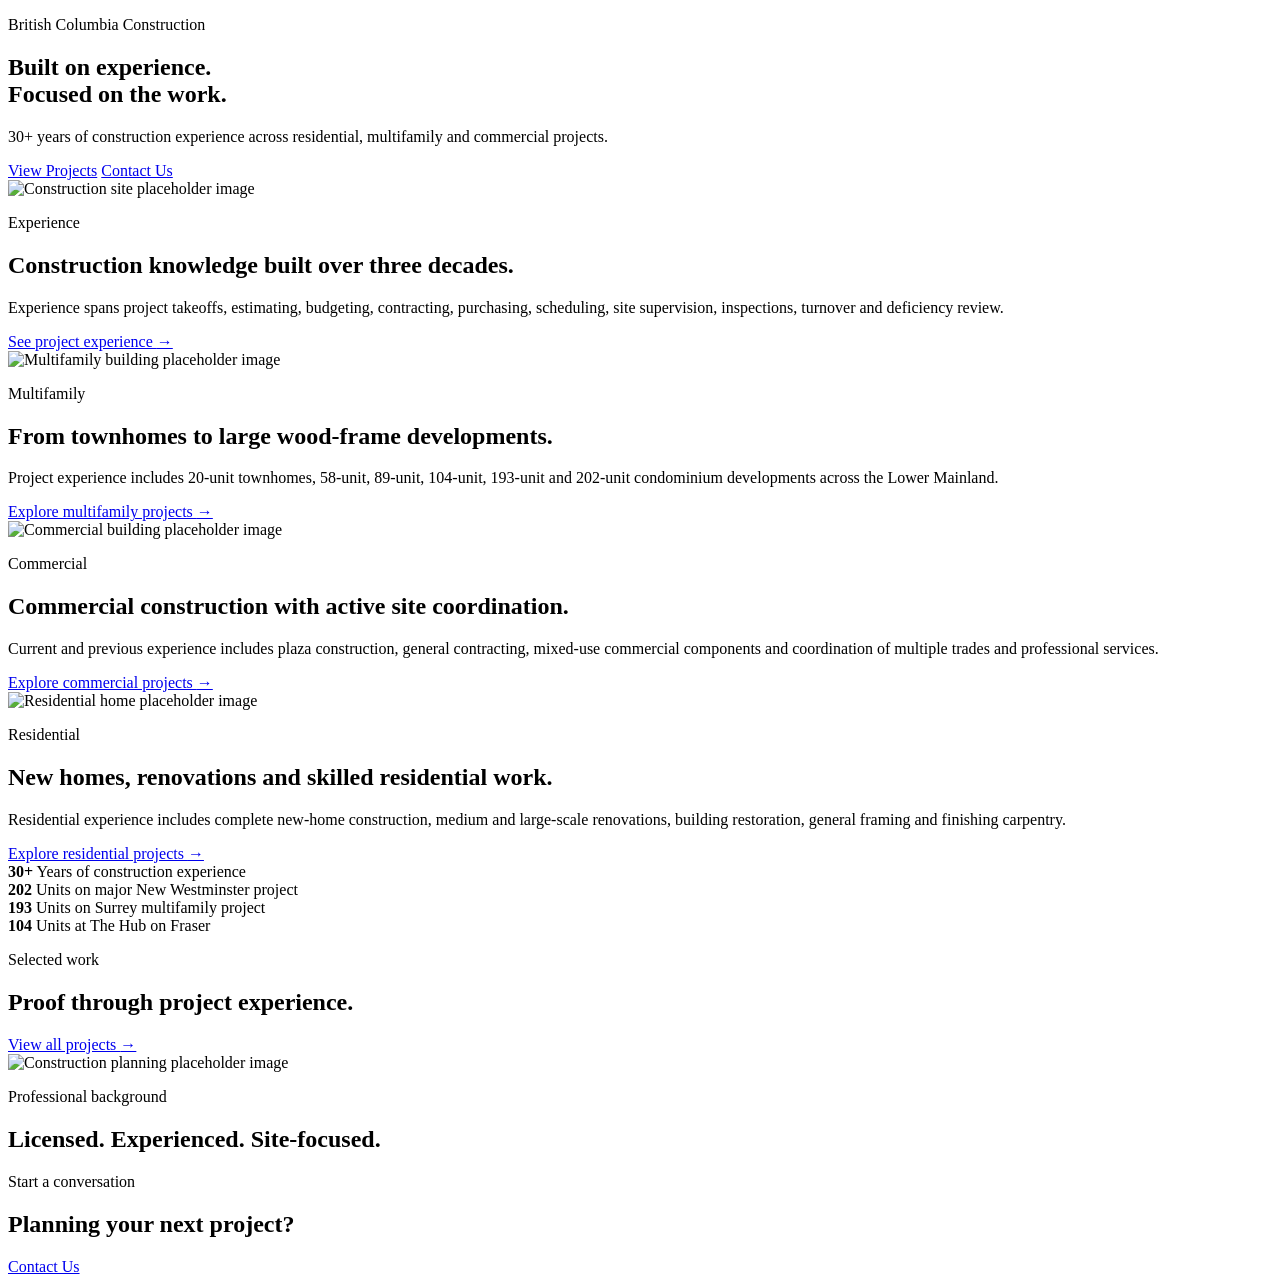
==== index.html @ fbedae9f "Add files via upload" ====
<!DOCTYPE html>
<html lang="en">
<head>
  <meta charset="UTF-8" />
  <meta name="viewport" content="width=device-width, initial-scale=1.0" />
  <meta name="description" content="Master Craftsman Construction Ltd. — residential, multifamily and commercial construction experience in British Columbia." />
  <title>Master Craftsman Construction Ltd.</title>
  <link rel="preconnect" href="https://fonts.googleapis.com">
  <link rel="preconnect" href="https://fonts.gstatic.com" crossorigin>
  <link href="https://fonts.googleapis.com/css2?family=Inter:wght@400;500;600&family=Montserrat:wght@600;700;800&display=swap" rel="stylesheet">
  <link rel="stylesheet" href="assets/css/styles.css" />
</head>
<body data-page="home">
  <div id="site-header"></div>

  <main>
    <section class="hero hero--editorial">
      <div class="hero__image" aria-hidden="true"></div>
      <div class="hero__shade"></div>
      <div class="container hero__content reveal">
        <p class="eyebrow eyebrow--light">British Columbia Construction</p>
        <h1>Built on experience.<br>Focused on the work.</h1>
        <p>
          30+ years of construction experience across residential, multifamily and commercial projects.
        </p>
        <div class="hero__actions">
          <a class="btn btn--white" href="projects.html">View Projects</a>
          <a class="btn btn--outline-light" href="contact.html">Contact Us</a>
        </div>
      </div>
    </section>

    <section class="section visual-story">
      <div class="container">
        <article class="story-row">
          <div class="story-row__image reveal">
            <img src="https://images.unsplash.com/photo-1503387762-592deb58ef4e?auto=format&fit=crop&w=1400&q=88" alt="Construction site placeholder image">
          </div>
          <div class="story-row__content reveal">
            <p class="eyebrow">Experience</p>
            <h2>Construction knowledge built over three decades.</h2>
            <p>
              Experience spans project takeoffs, estimating, budgeting, contracting, purchasing,
              scheduling, site supervision, inspections, turnover and deficiency review.
            </p>
            <a class="text-link" href="projects.html">See project experience <span>→</span></a>
          </div>
        </article>

        <article class="story-row story-row--reverse">
          <div class="story-row__image reveal">
            <img src="https://images.unsplash.com/photo-1487958449943-2429e8be8625?auto=format&fit=crop&w=1400&q=88" alt="Multifamily building placeholder image">
          </div>
          <div class="story-row__content reveal">
            <p class="eyebrow">Multifamily</p>
            <h2>From townhomes to large wood-frame developments.</h2>
            <p>
              Project experience includes 20-unit townhomes, 58-unit, 89-unit, 104-unit, 193-unit
              and 202-unit condominium developments across the Lower Mainland.
            </p>
            <a class="text-link" href="projects.html#multifamily">Explore multifamily projects <span>→</span></a>
          </div>
        </article>

        <article class="story-row">
          <div class="story-row__image reveal">
            <img src="https://images.unsplash.com/photo-1486406146926-c627a92ad1ab?auto=format&fit=crop&w=1400&q=88" alt="Commercial building placeholder image">
          </div>
          <div class="story-row__content reveal">
            <p class="eyebrow">Commercial</p>
            <h2>Commercial construction with active site coordination.</h2>
            <p>
              Current and previous experience includes plaza construction, general contracting,
              mixed-use commercial components and coordination of multiple trades and professional services.
            </p>
            <a class="text-link" href="projects.html#commercial">Explore commercial projects <span>→</span></a>
          </div>
        </article>

        <article class="story-row story-row--reverse">
          <div class="story-row__image reveal">
            <img src="https://images.unsplash.com/photo-1600585154340-be6161a56a0c?auto=format&fit=crop&w=1400&q=88" alt="Residential home placeholder image">
          </div>
          <div class="story-row__content reveal">
            <p class="eyebrow">Residential</p>
            <h2>New homes, renovations and skilled residential work.</h2>
            <p>
              Residential experience includes complete new-home construction, medium and large-scale
              renovations, building restoration, general framing and finishing carpentry.
            </p>
            <a class="text-link" href="projects.html#residential">Explore residential projects <span>→</span></a>
          </div>
        </article>
      </div>
    </section>

    <section class="proof-strip">
      <div class="container proof-strip__grid">
        <div class="proof-item reveal">
          <strong>30+</strong>
          <span>Years of construction experience</span>
        </div>
        <div class="proof-item reveal">
          <strong>202</strong>
          <span>Units on major New Westminster project</span>
        </div>
        <div class="proof-item reveal">
          <strong>193</strong>
          <span>Units on Surrey multifamily project</span>
        </div>
        <div class="proof-item reveal">
          <strong>104</strong>
          <span>Units at The Hub on Fraser</span>
        </div>
      </div>
    </section>

    <section class="section featured-block">
      <div class="container">
        <div class="section-heading section-heading--row reveal">
          <div>
            <p class="eyebrow">Selected work</p>
            <h2>Proof through project experience.</h2>
          </div>
          <a class="text-link" href="projects.html">View all projects <span>→</span></a>
        </div>
        <div id="home-featured" class="project-grid"></div>
      </div>
    </section>

    <section class="section qualification-section">
      <div class="container qualification-layout">
        <div class="qualification-layout__image reveal">
          <img src="https://images.unsplash.com/photo-1541976590-713941681591?auto=format&fit=crop&w=1200&q=88" alt="Construction planning placeholder image">
        </div>
        <div class="qualification-layout__content reveal">
          <p class="eyebrow">Professional background</p>
          <h2>Licensed. Experienced. Site-focused.</h2>
          <div id="qualification-list" class="simple-list"></div>
        </div>
      </div>
    </section>

    <section class="cta-band">
      <div class="container cta-band__inner reveal">
        <div>
          <p class="eyebrow eyebrow--light">Start a conversation</p>
          <h2>Planning your next project?</h2>
        </div>
        <a class="btn btn--white" href="contact.html">Contact Us</a>
      </div>
    </section>
  </main>

  <div id="site-footer"></div>
  <script src="assets/js/main.js"></script>
</body>
</html>
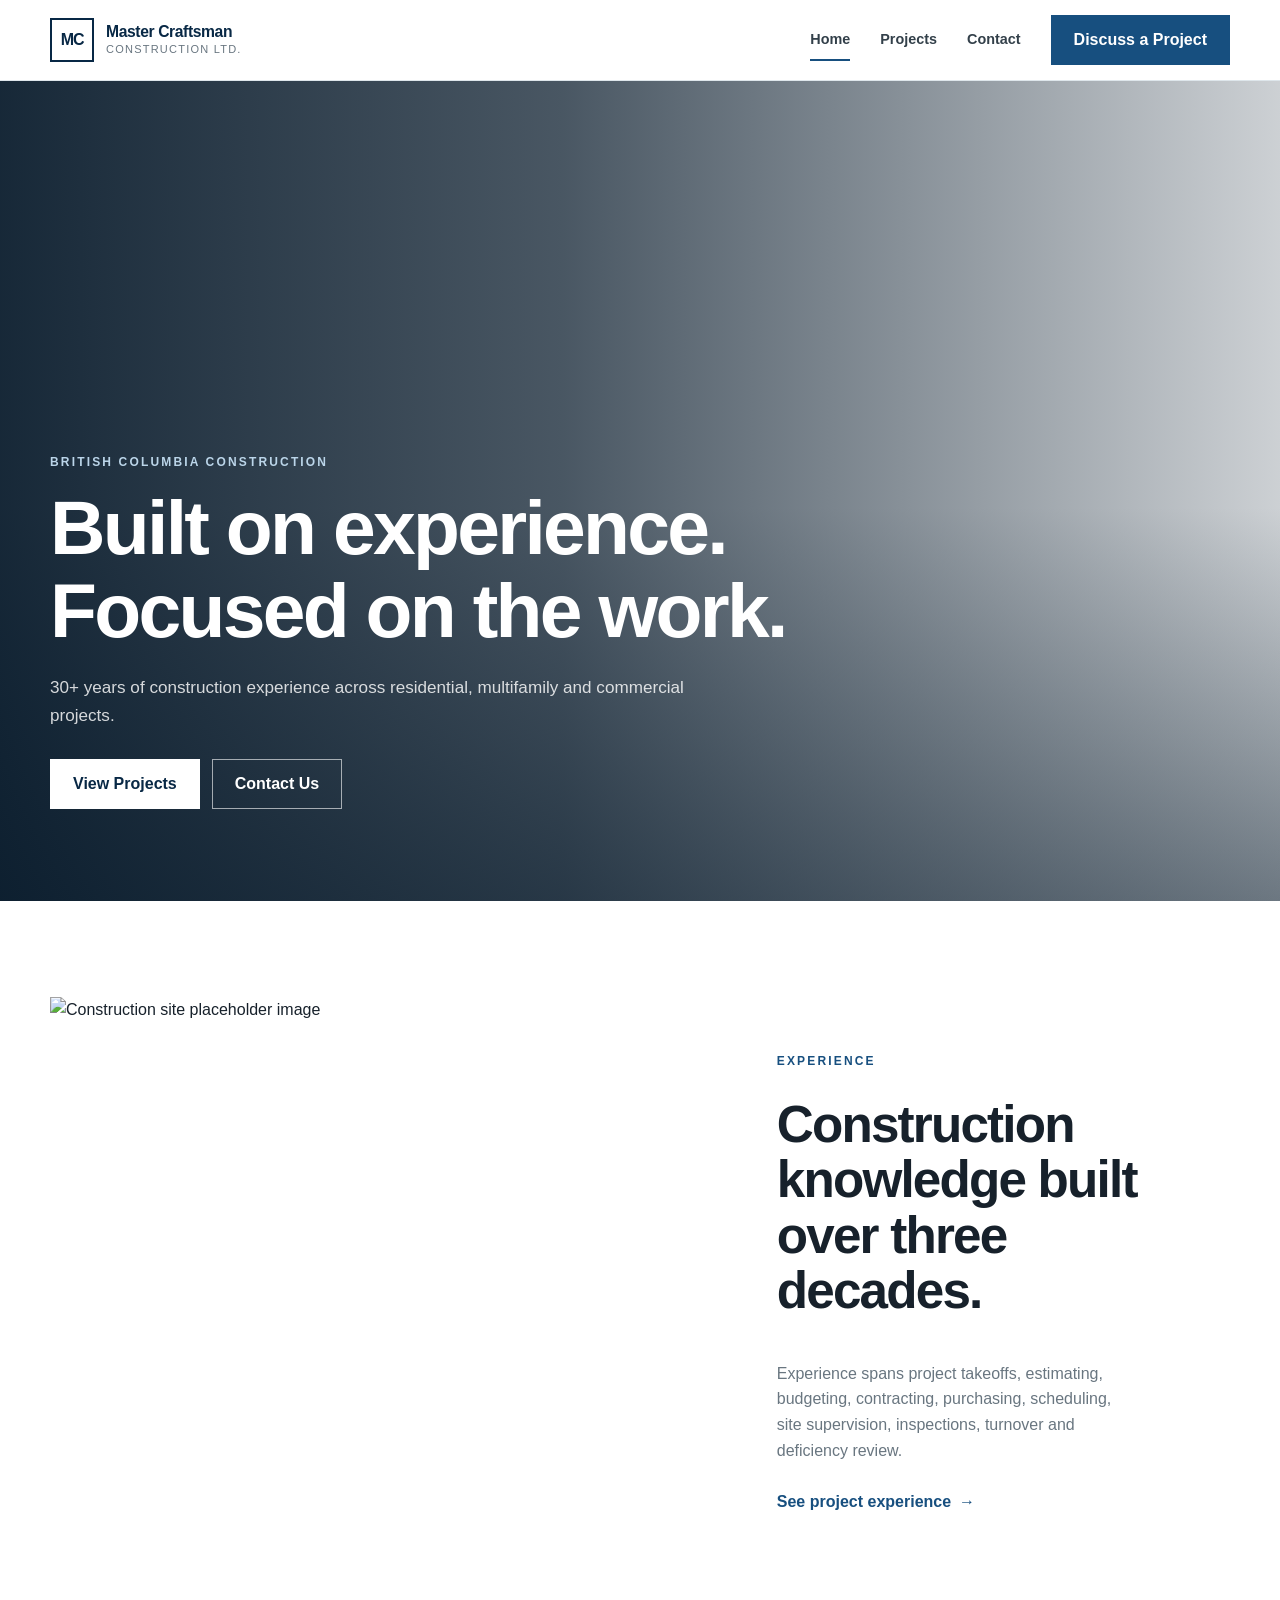
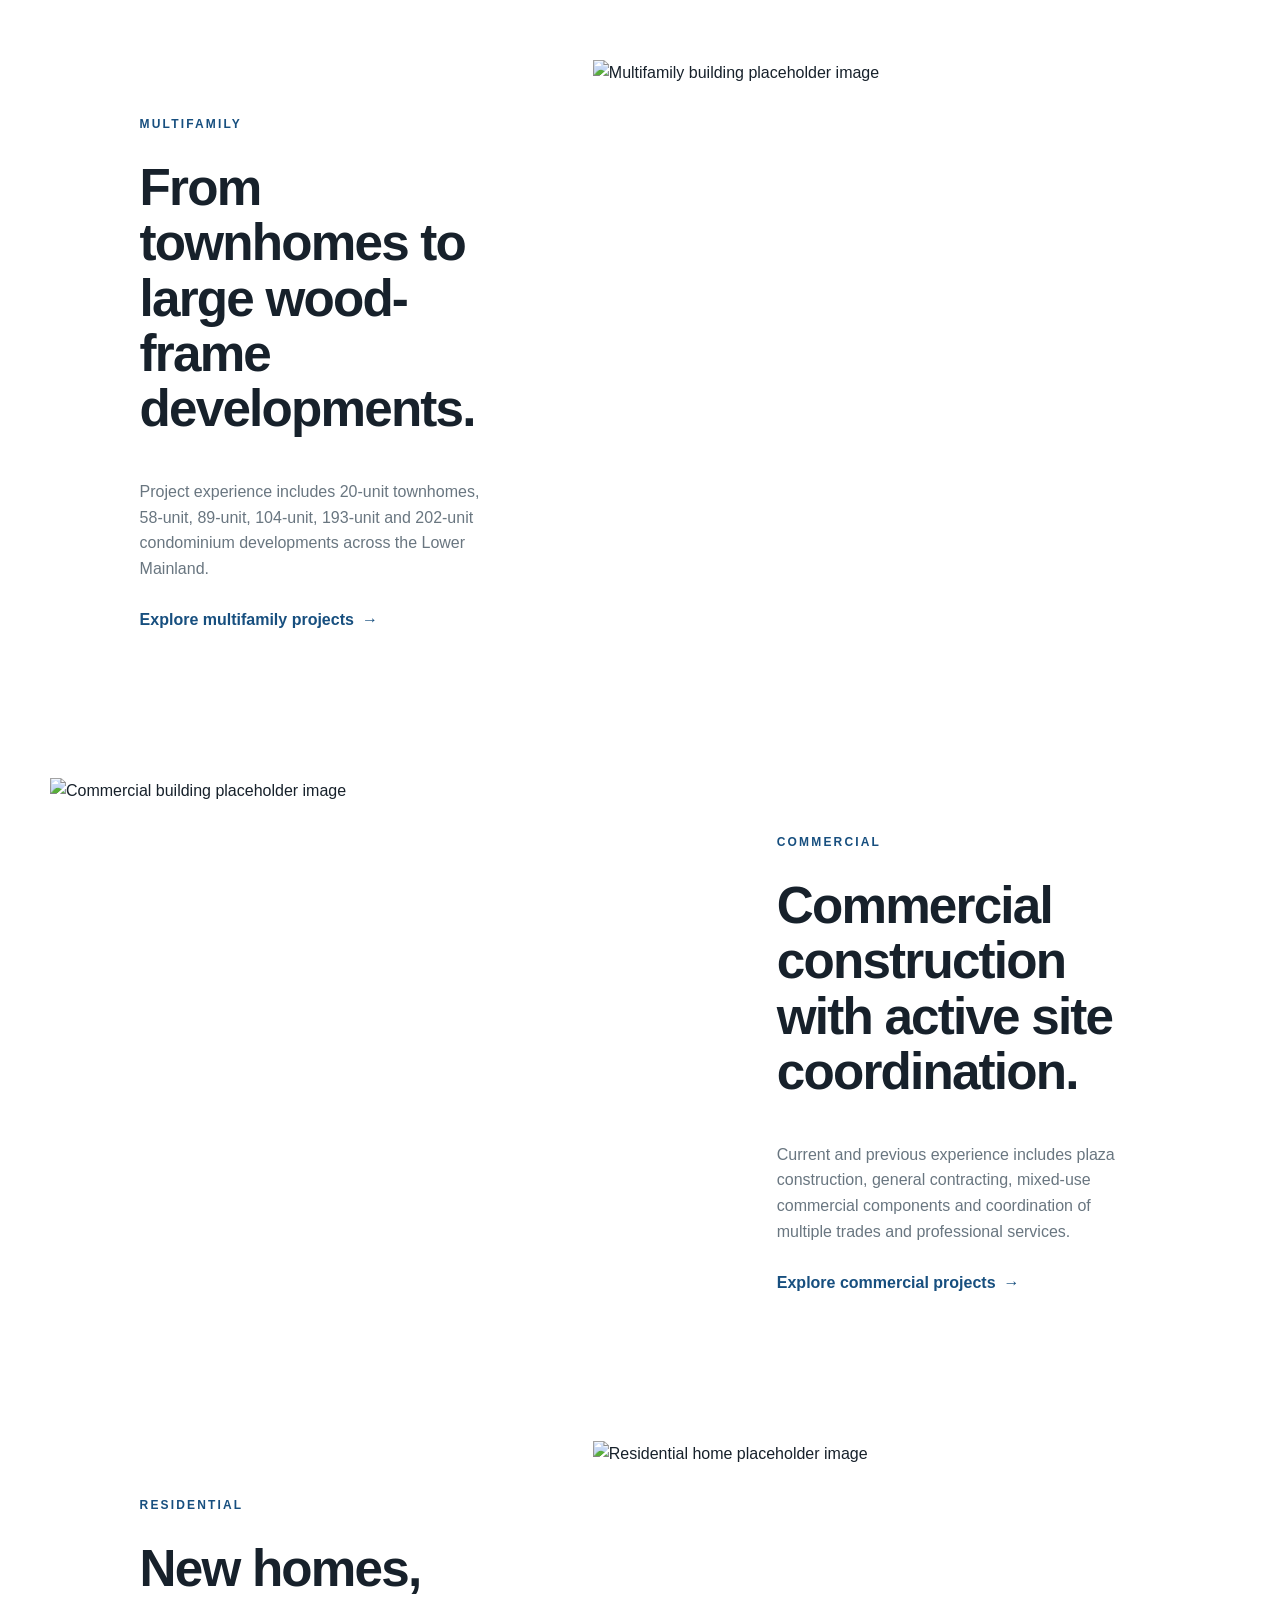
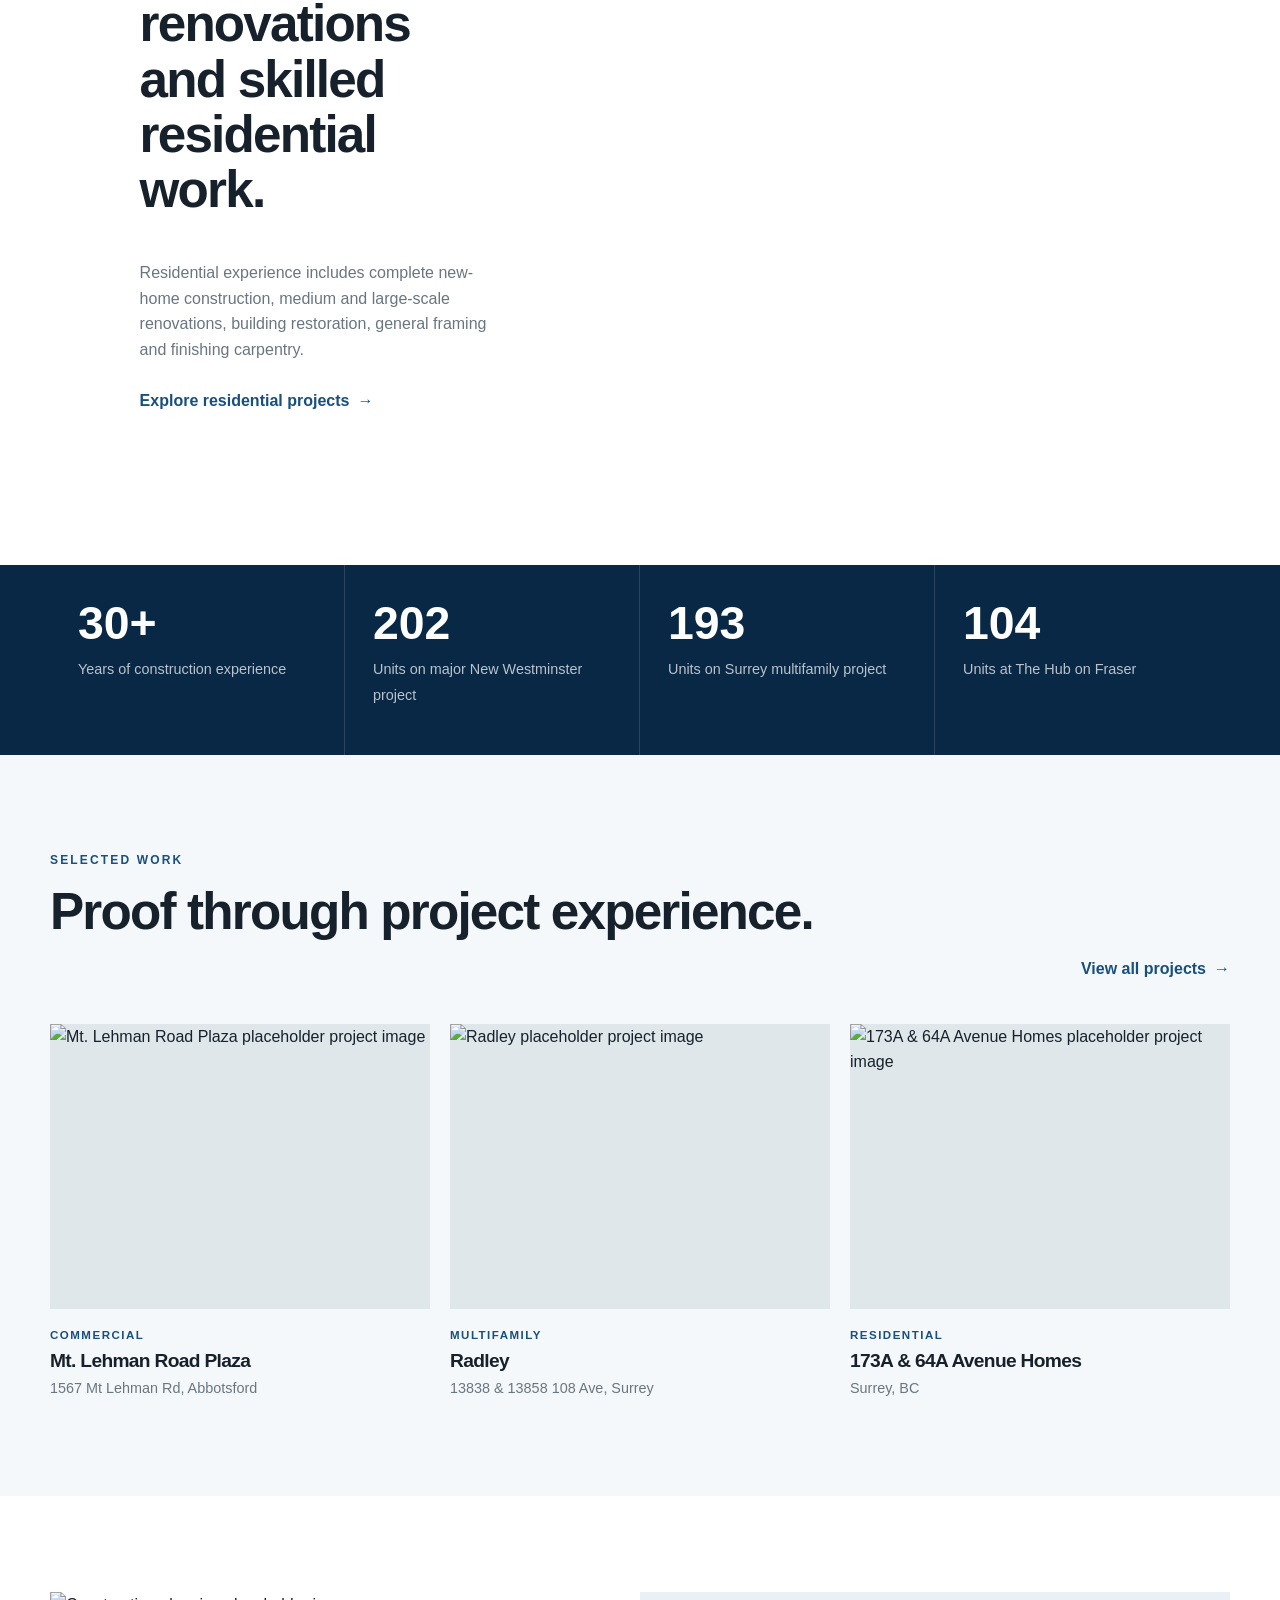
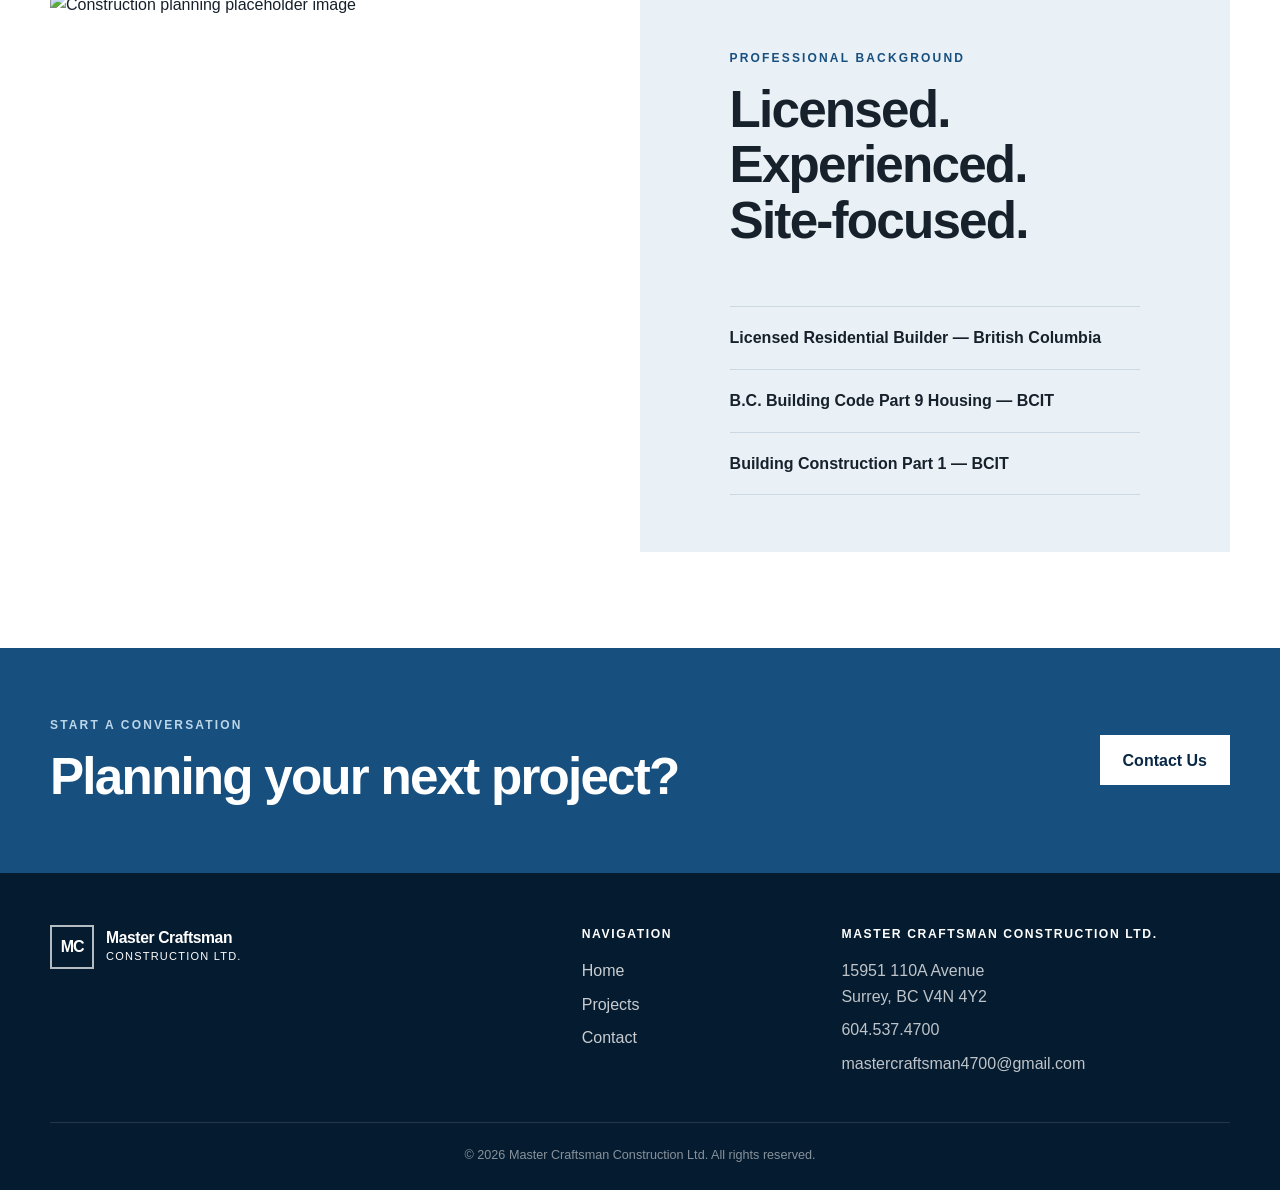
==== commit ec81faef: "Update stylesheet and script paths in index.html" ====
--- a/index.html
+++ b/index.html
@@ -8,7 +8,7 @@
   <link rel="preconnect" href="https://fonts.googleapis.com">
   <link rel="preconnect" href="https://fonts.gstatic.com" crossorigin>
   <link href="https://fonts.googleapis.com/css2?family=Inter:wght@400;500;600&family=Montserrat:wght@600;700;800&display=swap" rel="stylesheet">
-  <link rel="stylesheet" href="assets/css/styles.css" />
+  <link rel="stylesheet" href="styles.css" />
 </head>
 <body data-page="home">
   <div id="site-header"></div>
@@ -153,6 +153,6 @@
   </main>
 
   <div id="site-footer"></div>
-  <script src="assets/js/main.js"></script>
+  <script src="main.js"></script>
 </body>
 </html>
--- a/styles.css
+++ b/styles.css
@@ -0,0 +1,916 @@
+:root {
+  --navy: #082845;
+  --blue: #174f7f;
+  --blue-soft: #eaf1f6;
+  --ice: #f5f8fa;
+  --white: #ffffff;
+  --ink: #17212b;
+  --muted: #697680;
+  --line: #d9e2e8;
+  --container: 1180px;
+}
+
+*,
+*::before,
+*::after { box-sizing: border-box; }
+
+html { scroll-behavior: smooth; }
+
+body {
+  margin: 0;
+  font-family: "Inter", Arial, sans-serif;
+  color: var(--ink);
+  background: var(--white);
+  line-height: 1.6;
+  -webkit-font-smoothing: antialiased;
+}
+
+img { display: block; width: 100%; }
+a { color: inherit; text-decoration: none; }
+button, input, select, textarea { font: inherit; }
+button { cursor: pointer; }
+
+.container {
+  width: min(calc(100% - 40px), var(--container));
+  margin-inline: auto;
+}
+
+.section { padding: 96px 0; }
+
+h1, h2, h3 {
+  margin-top: 0;
+  font-family: "Montserrat", Arial, sans-serif;
+  line-height: 1.08;
+  letter-spacing: -0.035em;
+}
+
+h1 { font-size: clamp(2.9rem, 6vw, 5.8rem); }
+h2 { font-size: clamp(2rem, 4vw, 3.45rem); }
+h3 { font-size: 1.2rem; }
+p { margin-top: 0; color: var(--muted); }
+
+.eyebrow {
+  margin: 0 0 14px;
+  color: var(--blue);
+  font-size: .75rem;
+  font-weight: 700;
+  letter-spacing: .18em;
+  text-transform: uppercase;
+}
+
+.eyebrow--light { color: #bbd5e9; }
+
+.site-header {
+  position: sticky;
+  top: 0;
+  z-index: 1000;
+  background: rgba(255,255,255,.96);
+  border-bottom: 1px solid rgba(217,226,232,.85);
+  backdrop-filter: blur(12px);
+}
+
+.site-header__inner {
+  min-height: 80px;
+  display: flex;
+  align-items: center;
+  justify-content: space-between;
+  gap: 28px;
+}
+
+.brand {
+  display: inline-flex;
+  align-items: center;
+  gap: 12px;
+}
+
+.brand__mark {
+  width: 44px;
+  height: 44px;
+  display: grid;
+  place-items: center;
+  border: 2px solid var(--navy);
+  color: var(--navy);
+  font-family: "Montserrat", Arial, sans-serif;
+  font-weight: 800;
+  letter-spacing: -0.08em;
+}
+
+.brand__text {
+  display: flex;
+  flex-direction: column;
+  line-height: 1.06;
+}
+
+.brand__text strong {
+  color: var(--navy);
+  font-family: "Montserrat", Arial, sans-serif;
+  font-size: .98rem;
+  letter-spacing: -.025em;
+}
+
+.brand__text small {
+  margin-top: 4px;
+  color: var(--muted);
+  font-size: .69rem;
+  letter-spacing: .11em;
+  text-transform: uppercase;
+}
+
+.nav {
+  display: flex;
+  align-items: center;
+  gap: 30px;
+}
+
+.nav__link {
+  position: relative;
+  color: #33404a;
+  font-size: .9rem;
+  font-weight: 600;
+}
+
+.nav__link::after {
+  content: "";
+  position: absolute;
+  left: 0;
+  bottom: -9px;
+  width: 100%;
+  height: 2px;
+  background: var(--blue);
+  transform: scaleX(0);
+  transform-origin: left;
+  transition: transform .2s ease;
+}
+
+.nav__link:hover::after,
+.nav__link.active::after { transform: scaleX(1); }
+
+.menu-toggle {
+  display: none;
+  width: 44px;
+  height: 44px;
+  border: 0;
+  background: transparent;
+}
+
+.menu-toggle span {
+  display: block;
+  width: 24px;
+  height: 2px;
+  margin: 5px auto;
+  background: var(--navy);
+}
+
+.btn {
+  display: inline-flex;
+  align-items: center;
+  justify-content: center;
+  min-height: 50px;
+  padding: 0 22px;
+  border: 1px solid transparent;
+  font-weight: 700;
+  transition: transform .2s ease, background .2s ease;
+}
+
+.btn:hover { transform: translateY(-2px); }
+
+.btn--primary {
+  color: var(--white);
+  background: var(--blue);
+}
+
+.btn--primary:hover { background: var(--navy); }
+
+.btn--white {
+  color: var(--navy);
+  background: var(--white);
+}
+
+.btn--outline-light {
+  color: var(--white);
+  border-color: rgba(255,255,255,.6);
+  background: transparent;
+}
+
+.hero--editorial {
+  position: relative;
+  min-height: calc(100vh - 80px);
+  display: flex;
+  align-items: end;
+  overflow: hidden;
+}
+
+.hero__image {
+  position: absolute;
+  inset: 0;
+  background:
+    url("https://images.unsplash.com/photo-1541976590-713941681591?auto=format&fit=crop&w=2200&q=90")
+    center / cover no-repeat;
+}
+
+.hero__shade {
+  position: absolute;
+  inset: 0;
+  background:
+    linear-gradient(90deg, rgba(3,22,39,.92) 0%, rgba(3,22,39,.72) 44%, rgba(3,22,39,.2) 100%),
+    linear-gradient(0deg, rgba(3,22,39,.48), transparent 48%);
+}
+
+.hero__content {
+  position: relative;
+  z-index: 2;
+  padding: 120px 0 92px;
+  color: var(--white);
+}
+
+.hero__content h1 {
+  max-width: 880px;
+  margin-bottom: 22px;
+}
+
+.hero__content > p:not(.eyebrow) {
+  max-width: 650px;
+  margin-bottom: 30px;
+  color: rgba(255,255,255,.82);
+  font-size: 1.07rem;
+}
+
+.hero__actions {
+  display: flex;
+  flex-wrap: wrap;
+  gap: 12px;
+}
+
+.visual-story { background: var(--white); }
+
+.story-row {
+  display: grid;
+  grid-template-columns: 1.08fr .92fr;
+  align-items: center;
+  min-height: 560px;
+  margin-bottom: 90px;
+}
+
+.story-row:last-child { margin-bottom: 0; }
+
+.story-row--reverse {
+  grid-template-columns: .92fr 1.08fr;
+}
+
+.story-row--reverse .story-row__image { order: 2; }
+.story-row--reverse .story-row__content { order: 1; }
+
+.story-row__image {
+  height: 100%;
+  min-height: 520px;
+  overflow: hidden;
+}
+
+.story-row__image img {
+  height: 100%;
+  min-height: 520px;
+  object-fit: cover;
+  transition: transform .6s ease;
+}
+
+.story-row:hover .story-row__image img { transform: scale(1.025); }
+
+.story-row__content {
+  padding: 55px clamp(34px, 7vw, 90px);
+}
+
+.story-row__content p {
+  max-width: 560px;
+  margin-bottom: 26px;
+}
+
+.text-link {
+  display: inline-flex;
+  gap: 8px;
+  align-items: center;
+  color: var(--blue);
+  font-weight: 700;
+}
+
+.text-link span { transition: transform .2s ease; }
+.text-link:hover span { transform: translateX(4px); }
+
+.proof-strip {
+  padding: 0;
+  color: var(--white);
+  background: var(--navy);
+}
+
+.proof-strip__grid {
+  display: grid;
+  grid-template-columns: repeat(4, 1fr);
+}
+
+.proof-item {
+  min-height: 190px;
+  padding: 35px 28px;
+  border-right: 1px solid rgba(255,255,255,.14);
+}
+
+.proof-item:last-child { border-right: 0; }
+
+.proof-item strong {
+  display: block;
+  margin-bottom: 10px;
+  font-family: "Montserrat", Arial, sans-serif;
+  font-size: 2.9rem;
+  line-height: 1;
+}
+
+.proof-item span {
+  color: rgba(255,255,255,.72);
+  font-size: .9rem;
+}
+
+.section-heading {
+  max-width: 730px;
+  margin-bottom: 42px;
+}
+
+.section-heading--row {
+  max-width: none;
+  display: flex;
+  align-items: end;
+  justify-content: space-between;
+  gap: 24px;
+}
+
+.featured-block { background: var(--ice); }
+
+.project-grid {
+  display: grid;
+  grid-template-columns: repeat(3, 1fr);
+  gap: 30px 20px;
+}
+
+.project-card {
+  display: block;
+  background: transparent;
+}
+
+.project-card__image-wrap {
+  position: relative;
+  aspect-ratio: 4 / 3;
+  overflow: hidden;
+  background: #dfe7eb;
+}
+
+.project-card__image {
+  height: 100%;
+  object-fit: cover;
+  transition: transform .45s ease;
+}
+
+.project-card__overlay {
+  position: absolute;
+  inset: 0;
+  display: flex;
+  align-items: end;
+  padding: 22px;
+  color: var(--white);
+  background: linear-gradient(0deg, rgba(4,28,49,.8), rgba(4,28,49,.08) 62%);
+  opacity: 0;
+  transition: opacity .25s ease;
+}
+
+.project-card:hover .project-card__image { transform: scale(1.05); }
+.project-card:hover .project-card__overlay { opacity: 1; }
+
+.project-card__body { padding: 17px 0 0; }
+
+.project-card__category {
+  margin-bottom: 7px;
+  color: var(--blue);
+  font-size: .72rem;
+  font-weight: 700;
+  letter-spacing: .13em;
+  text-transform: uppercase;
+}
+
+.project-card h3 { margin-bottom: 5px; }
+.project-card p { margin-bottom: 0; font-size: .9rem; }
+
+.qualification-section { background: var(--white); }
+
+.qualification-layout {
+  display: grid;
+  grid-template-columns: 1fr 1fr;
+  align-items: stretch;
+  min-height: 560px;
+}
+
+.qualification-layout__image img {
+  height: 100%;
+  object-fit: cover;
+}
+
+.qualification-layout__content {
+  display: flex;
+  flex-direction: column;
+  justify-content: center;
+  padding: 55px clamp(34px, 7vw, 90px);
+  background: var(--blue-soft);
+}
+
+.simple-list {
+  margin-top: 16px;
+  border-top: 1px solid #cbd9e3;
+}
+
+.simple-list__item {
+  padding: 18px 0;
+  border-bottom: 1px solid #cbd9e3;
+  font-weight: 600;
+}
+
+.cta-band {
+  padding: 68px 0;
+  color: var(--white);
+  background: var(--blue);
+}
+
+.cta-band__inner {
+  display: flex;
+  align-items: center;
+  justify-content: space-between;
+  gap: 30px;
+}
+
+.cta-band h2 { margin-bottom: 0; }
+
+.page-hero {
+  position: relative;
+  min-height: 500px;
+  display: flex;
+  align-items: end;
+  padding: 100px 0 72px;
+  color: var(--white);
+  background-position: center;
+  background-size: cover;
+}
+
+.page-hero::before {
+  content: "";
+  position: absolute;
+  inset: 0;
+  background: linear-gradient(90deg, rgba(4,25,44,.9), rgba(4,25,44,.45));
+}
+
+.page-hero > .container { position: relative; z-index: 2; }
+
+.page-hero h1 {
+  max-width: 920px;
+  margin-bottom: 14px;
+  font-size: clamp(2.7rem, 5vw, 4.8rem);
+}
+
+.page-hero p:not(.eyebrow) {
+  max-width: 680px;
+  color: rgba(255,255,255,.8);
+}
+
+.page-hero--projects {
+  background-image: url("https://images.unsplash.com/photo-1503387762-592deb58ef4e?auto=format&fit=crop&w=2200&q=88");
+}
+
+.page-hero--contact {
+  background-image: url("https://images.unsplash.com/photo-1497366811353-6870744d04b2?auto=format&fit=crop&w=2200&q=88");
+}
+
+.project-section { scroll-margin-top: 80px; }
+.project-section--alt { background: var(--ice); }
+
+.project-section__heading {
+  display: grid;
+  grid-template-columns: 110px 1fr 1fr;
+  gap: 26px;
+  align-items: end;
+  padding-bottom: 28px;
+  margin-bottom: 38px;
+  border-bottom: 1px solid var(--line);
+}
+
+.project-section__heading h2 { margin: 0; }
+.project-section__heading p:last-child { margin: 0; max-width: 480px; }
+
+.project-detail-hero {
+  position: relative;
+  min-height: 72vh;
+  display: flex;
+  align-items: end;
+  overflow: hidden;
+  background: var(--navy);
+}
+
+.project-detail-hero__image {
+  position: absolute;
+  inset: 0;
+  background-position: center;
+  background-size: cover;
+}
+
+.project-detail-hero__shade {
+  position: absolute;
+  inset: 0;
+  background: linear-gradient(0deg, rgba(3,22,39,.85), rgba(3,22,39,.1) 66%);
+}
+
+.project-detail-hero__content {
+  position: relative;
+  z-index: 2;
+  padding: 85px 0 65px;
+  color: var(--white);
+}
+
+.project-detail-hero__content h1 {
+  max-width: 900px;
+  margin: 0;
+  font-size: clamp(2.7rem, 6vw, 5.2rem);
+}
+
+.project-info-section { padding-bottom: 54px; }
+
+.back-link {
+  display: inline-block;
+  margin-bottom: 36px;
+  color: var(--blue);
+  font-weight: 700;
+}
+
+.project-info-grid {
+  display: grid;
+  grid-template-columns: repeat(5, 1fr);
+  border-top: 1px solid var(--line);
+  border-left: 1px solid var(--line);
+}
+
+.project-info-item {
+  min-height: 130px;
+  padding: 22px;
+  border-right: 1px solid var(--line);
+  border-bottom: 1px solid var(--line);
+}
+
+.project-info-item span {
+  display: block;
+  margin-bottom: 8px;
+  color: var(--muted);
+  font-size: .7rem;
+  font-weight: 700;
+  letter-spacing: .12em;
+  text-transform: uppercase;
+}
+
+.project-info-item strong {
+  font-family: "Montserrat", Arial, sans-serif;
+  font-size: .95rem;
+}
+
+.project-gallery-section {
+  padding: 0 0 96px;
+}
+
+.project-gallery {
+  display: grid;
+  grid-template-columns: repeat(2, 1fr);
+  gap: 18px;
+}
+
+.project-gallery figure {
+  margin: 0;
+  overflow: hidden;
+  background: #e2e8ec;
+}
+
+.project-gallery figure:first-child {
+  grid-column: 1 / -1;
+}
+
+.project-gallery img {
+  aspect-ratio: 4 / 3;
+  object-fit: cover;
+  transition: transform .4s ease;
+}
+
+.project-gallery figure:first-child img { aspect-ratio: 16 / 8; }
+.project-gallery figure:hover img { transform: scale(1.025); }
+
+.contact-layout {
+  display: grid;
+  grid-template-columns: .72fr 1.28fr;
+  gap: clamp(38px, 7vw, 90px);
+  align-items: start;
+}
+
+.contact-card {
+  position: sticky;
+  top: 108px;
+  padding: 36px;
+  color: var(--white);
+  background: var(--navy);
+}
+
+.contact-card .brand__mark {
+  color: var(--white);
+  border-color: rgba(255,255,255,.7);
+}
+
+.contact-card .brand__text strong,
+.contact-card .brand__text small { color: var(--white); }
+
+.contact-card__details {
+  margin-top: 42px;
+  padding-top: 28px;
+  border-top: 1px solid rgba(255,255,255,.18);
+}
+
+.contact-card__details p,
+.contact-card__details a {
+  color: rgba(255,255,255,.82);
+}
+
+.contact-card__details a:hover { color: var(--white); }
+
+.form-grid {
+  display: grid;
+  grid-template-columns: 1fr 1fr;
+  gap: 22px 20px;
+  margin-bottom: 28px;
+}
+
+.field {
+  display: flex;
+  flex-direction: column;
+  gap: 8px;
+}
+
+.field--full { grid-column: 1 / -1; }
+
+.field label {
+  font-size: .87rem;
+  font-weight: 700;
+}
+
+.field input,
+.field select,
+.field textarea {
+  width: 100%;
+  border: 1px solid var(--line);
+  background: var(--white);
+  color: var(--ink);
+  outline: 0;
+}
+
+.field input,
+.field select { height: 52px; padding: 0 14px; }
+.field textarea { padding: 14px; resize: vertical; }
+
+.field input:focus,
+.field select:focus,
+.field textarea:focus {
+  border-color: var(--blue);
+  box-shadow: 0 0 0 3px rgba(23,79,127,.08);
+}
+
+.field.invalid input,
+.field.invalid select,
+.field.invalid textarea { border-color: #a53535; }
+
+.error {
+  min-height: 16px;
+  color: #a53535;
+  font-size: .77rem;
+}
+
+.form-status {
+  margin: 18px 0 0;
+  font-weight: 600;
+}
+
+.form-status.success { color: #246c48; }
+.form-status.failure { color: #a53535; }
+
+.site-footer {
+  padding: 52px 0 24px;
+  color: rgba(255,255,255,.78);
+  background: #051b2f;
+}
+
+.footer-grid {
+  display: grid;
+  grid-template-columns: 1.25fr .55fr 1fr;
+  gap: 46px;
+  align-items: start;
+}
+
+.site-footer .brand__mark {
+  color: var(--white);
+  border-color: rgba(255,255,255,.7);
+}
+
+.site-footer .brand__text strong,
+.site-footer .brand__text small { color: var(--white); }
+
+.footer-title {
+  margin-bottom: 14px;
+  color: var(--white);
+  font-size: .76rem;
+  font-weight: 700;
+  letter-spacing: .13em;
+  text-transform: uppercase;
+}
+
+.footer-links {
+  display: grid;
+  gap: 8px;
+}
+
+.footer-links a:hover,
+.footer-contact a:hover { color: var(--white); }
+
+.footer-contact p,
+.footer-contact a {
+  margin-bottom: 8px;
+  color: rgba(255,255,255,.74);
+}
+
+.footer-bottom {
+  margin-top: 38px;
+  padding-top: 22px;
+  border-top: 1px solid rgba(255,255,255,.12);
+  text-align: center;
+  color: rgba(255,255,255,.52);
+  font-size: .79rem;
+}
+
+.reveal {
+  opacity: 0;
+  transform: translateY(18px);
+  transition: opacity .55s ease, transform .55s ease;
+}
+
+.reveal.is-visible {
+  opacity: 1;
+  transform: none;
+}
+
+@media (prefers-reduced-motion: reduce) {
+  html { scroll-behavior: auto; }
+  *, *::before, *::after {
+    transition-duration: .01ms !important;
+    animation-duration: .01ms !important;
+  }
+  .reveal { opacity: 1; transform: none; }
+}
+
+@media (max-width: 1050px) {
+  .project-grid { grid-template-columns: repeat(2, 1fr); }
+  .proof-strip__grid { grid-template-columns: repeat(2, 1fr); }
+  .proof-item:nth-child(2) { border-right: 0; }
+  .proof-item:nth-child(-n+2) { border-bottom: 1px solid rgba(255,255,255,.14); }
+  .header-cta { display: none; }
+  .project-info-grid { grid-template-columns: repeat(3, 1fr); }
+}
+
+@media (max-width: 820px) {
+  .section { padding: 72px 0; }
+
+  .site-header__inner { min-height: 72px; }
+  .menu-toggle { display: block; }
+
+  .nav {
+    position: absolute;
+    top: 72px;
+    left: 0;
+    right: 0;
+    display: none;
+    flex-direction: column;
+    align-items: stretch;
+    gap: 0;
+    padding: 12px 20px 22px;
+    background: var(--white);
+    border-bottom: 1px solid var(--line);
+    box-shadow: 0 15px 30px rgba(8,40,69,.08);
+  }
+
+  .nav.open { display: flex; }
+
+  .nav__link {
+    padding: 14px 4px;
+    border-bottom: 1px solid var(--line);
+  }
+
+  .nav__link::after { display: none; }
+
+  .story-row,
+  .story-row--reverse,
+  .qualification-layout,
+  .contact-layout {
+    grid-template-columns: 1fr;
+  }
+
+  .story-row { margin-bottom: 64px; }
+  .story-row--reverse .story-row__image,
+  .story-row--reverse .story-row__content { order: initial; }
+
+  .story-row__image,
+  .story-row__image img { min-height: 430px; }
+
+  .story-row__content { padding: 38px 8px 0; }
+
+  .qualification-layout__image img { min-height: 420px; }
+  .qualification-layout__content { padding: 46px 36px; }
+
+  .project-section__heading {
+    grid-template-columns: 70px 1fr;
+  }
+
+  .project-section__heading p:last-child {
+    grid-column: 2;
+  }
+
+  .contact-card { position: static; }
+
+  .footer-grid {
+    grid-template-columns: 1fr 1fr;
+  }
+
+  .footer-grid > :first-child { grid-column: 1 / -1; }
+
+  .project-info-grid { grid-template-columns: repeat(2, 1fr); }
+}
+
+@media (max-width: 600px) {
+  .container { width: min(calc(100% - 28px), var(--container)); }
+  .section { padding: 58px 0; }
+
+  .brand__mark { width: 40px; height: 40px; }
+  .brand__text strong { font-size: .86rem; }
+  .brand__text small { font-size: .64rem; }
+
+  h1 { font-size: clamp(2.5rem, 12vw, 4rem); }
+  h2 { font-size: clamp(1.9rem, 8vw, 2.7rem); }
+
+  .hero--editorial { min-height: 700px; }
+
+  .hero__shade {
+    background: linear-gradient(0deg, rgba(3,22,39,.93), rgba(3,22,39,.42));
+  }
+
+  .hero__content { padding: 100px 0 56px; }
+
+  .hero__actions {
+    flex-direction: column;
+    align-items: stretch;
+  }
+
+  .proof-strip__grid,
+  .project-grid,
+  .form-grid,
+  .footer-grid,
+  .project-gallery {
+    grid-template-columns: 1fr;
+  }
+
+  .proof-item,
+  .proof-item:nth-child(2) {
+    border-right: 0;
+    border-bottom: 1px solid rgba(255,255,255,.14);
+  }
+
+  .proof-item:last-child { border-bottom: 0; }
+
+  .section-heading--row,
+  .cta-band__inner {
+    flex-direction: column;
+    align-items: flex-start;
+  }
+
+  .story-row__image,
+  .story-row__image img { min-height: 330px; }
+
+  .qualification-layout__image img { min-height: 330px; }
+  .qualification-layout__content { padding: 38px 24px; }
+
+  .page-hero { min-height: 430px; padding-bottom: 54px; }
+
+  .project-section__heading {
+    display: block;
+  }
+
+  .project-section__heading .eyebrow { margin-bottom: 10px; }
+  .project-section__heading h2 { margin-bottom: 12px; }
+
+  .project-info-grid { grid-template-columns: 1fr; }
+
+  .project-gallery figure:first-child { grid-column: auto; }
+  .project-gallery figure:first-child img,
+  .project-gallery img { aspect-ratio: 4 / 3; }
+
+  .contact-card { padding: 28px 22px; }
+}
